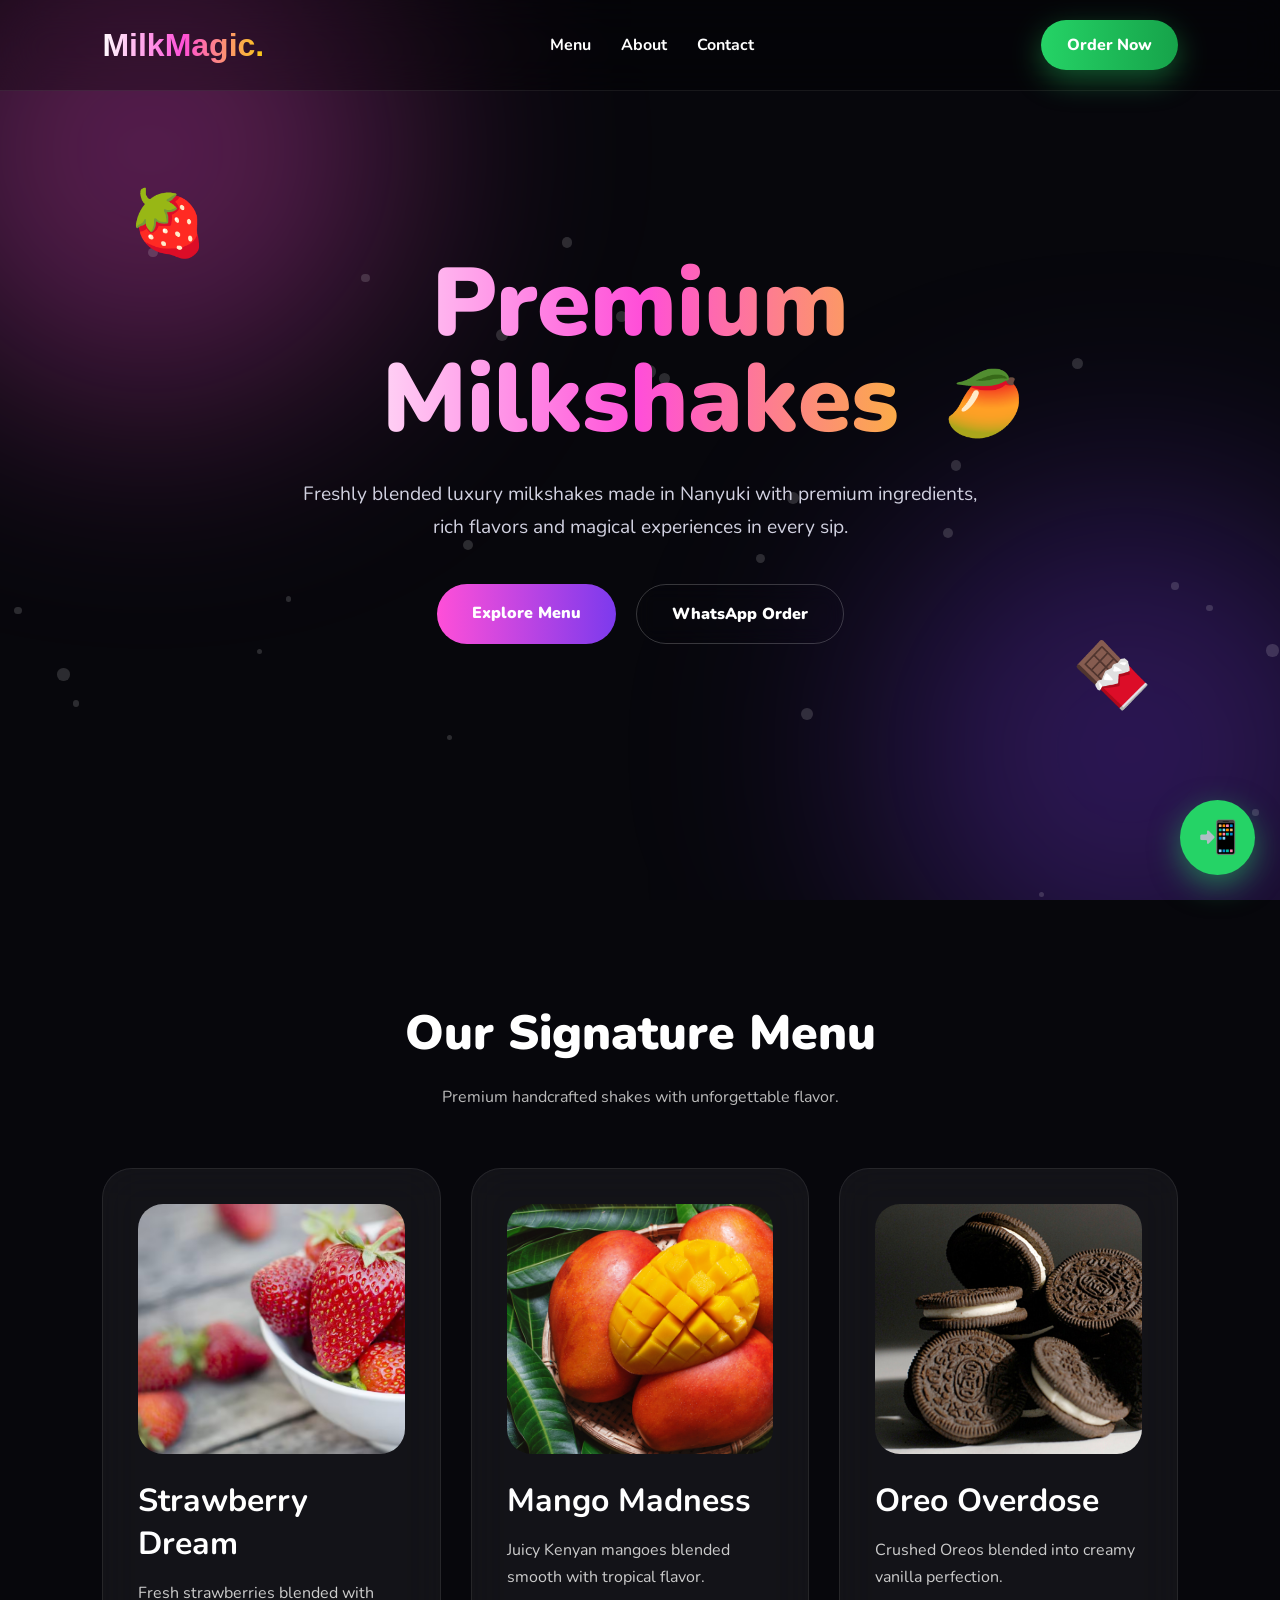
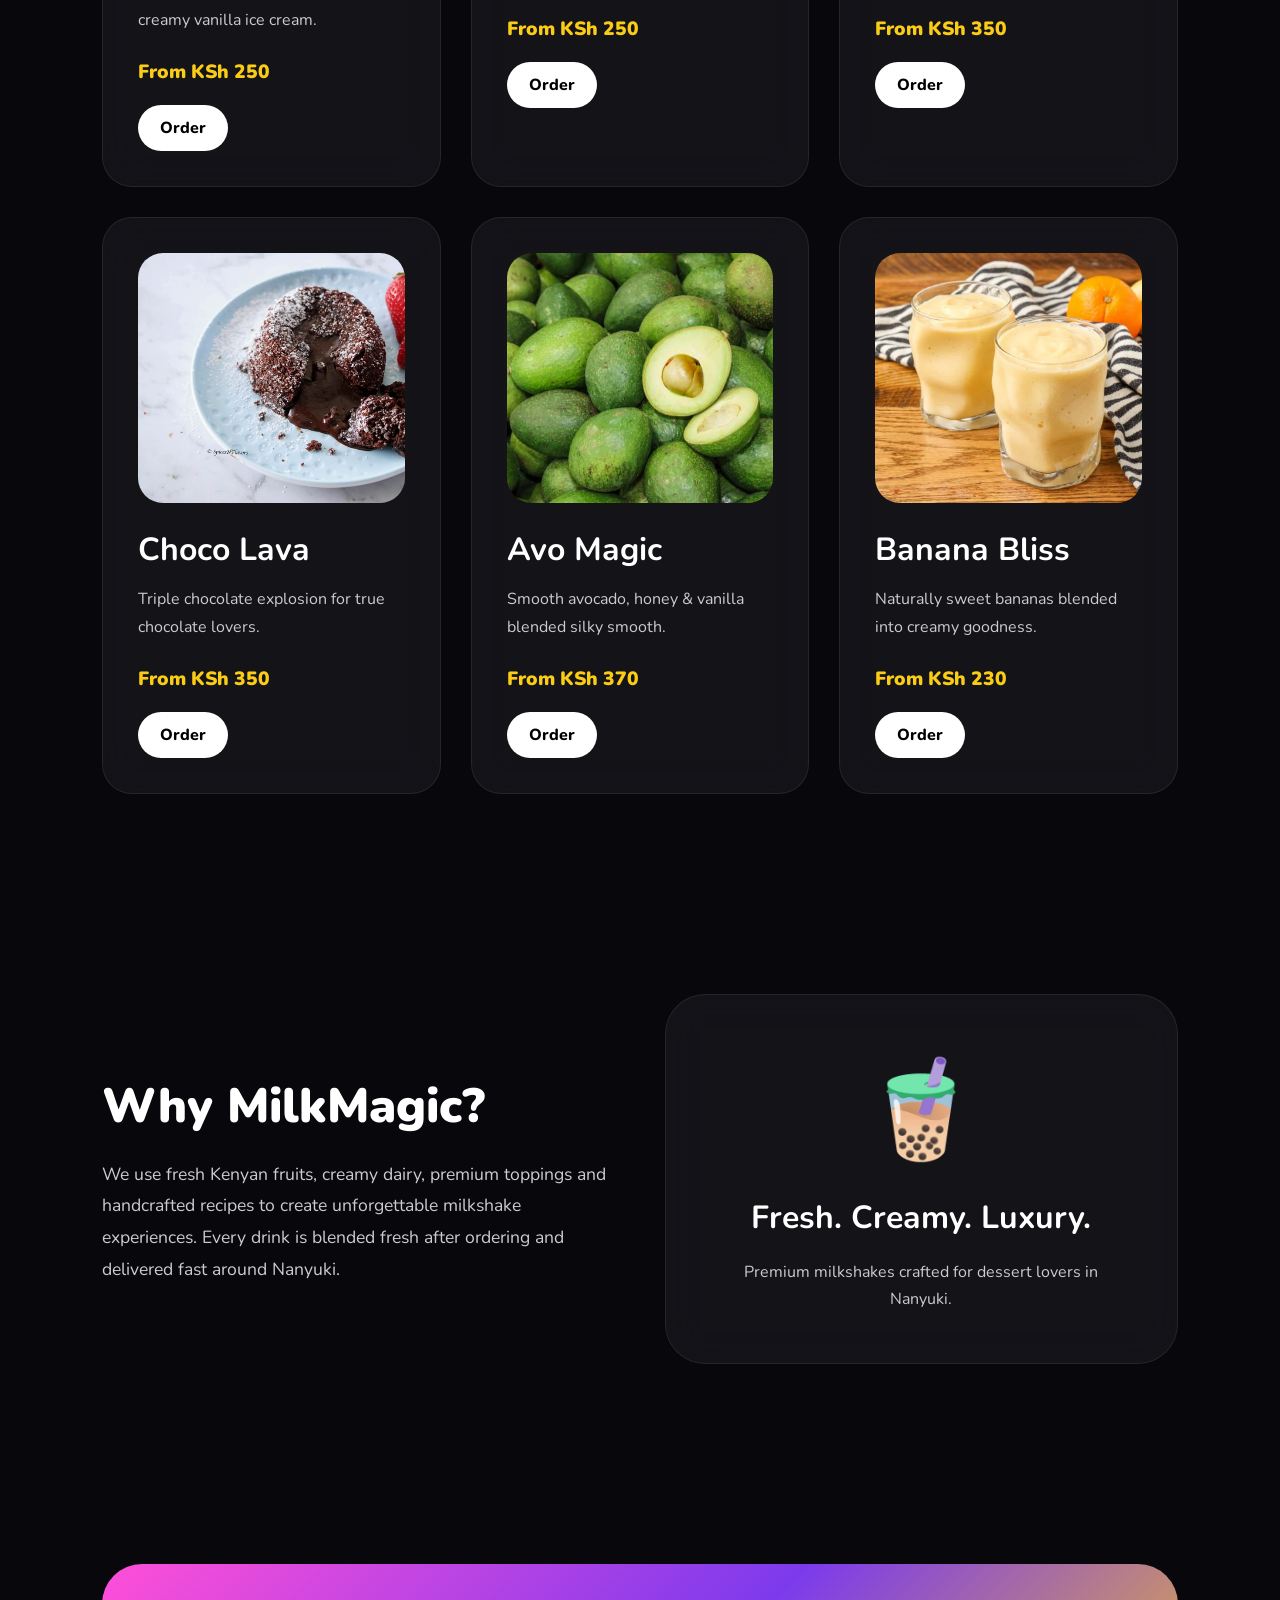
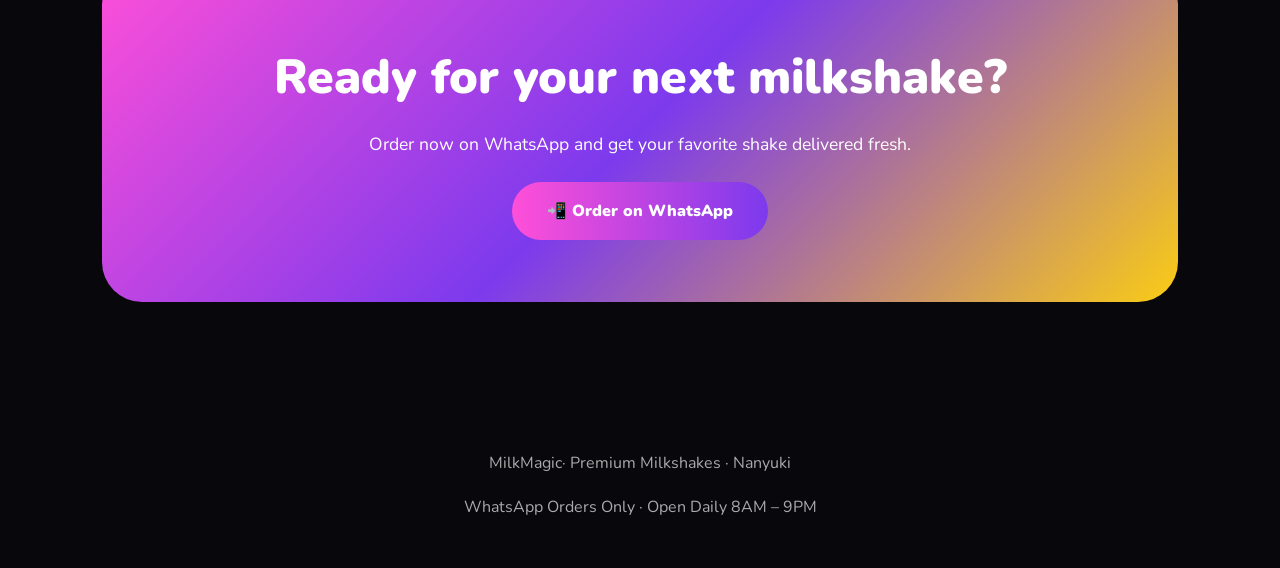
==== index.html @ fbdfba74 "first commit" ====
<!DOCTYPE html>
<html lang="en">
<head>
<meta charset="UTF-8" />
<meta name="viewport" content="width=device-width, initial-scale=1.0" />

<title>MilkMagic Premium Milkshakes</title>

<link href="https://fonts.googleapis.com/css2?family=Pacifico&family=Nunito:wght@300;400;600;700;800;900&display=swap" rel="stylesheet">
<link rel="stylesheet" href="style.css" />

</head>
<body>

<div class="bg">
<div class="blur1"></div>
<div class="blur2"></div>
</div>

<!-- NAVBAR -->

<nav>
<div class="logo">MilkMagic.</div>

<ul>
<li><a href="#menu">Menu</a></li>
<li><a href="#about">About</a></li>
<li><a href="#contact">Contact</a></li>
</ul>

<a href="https://wa.me/254142346945" class="order-btn">
Order Now
</a>
</nav>

<!-- HERO -->

<section class="hero">

<div class="float float1">🍓</div>
<div class="float float2">🍫</div>
<div class="float float3">🥭</div>

<div class="hero-content">

<h1>
Premium<br>
Milkshakes
</h1>

<p>
Freshly blended luxury milkshakes made in Nanyuki with premium ingredients,
rich flavors and magical experiences in every sip.
</p>

<div class="hero-buttons">

<a href="#menu" class="primary-btn">
Explore Menu
</a>

<a href="https://wa.me/254142346945" class="secondary-btn">
WhatsApp Order
</a>

</div>

</div>
</section>

<!-- MENU -->

<section class="section" id="menu">

<h2 class="section-title">
Our Signature Menu
</h2>

<p class="section-sub">
Premium handcrafted shakes with unforgettable flavor.
</p>

<div class="grid">

<div class="card" style="--gradient:linear-gradient(90deg,#ff4fd8,#f43f5e)">
<div class="card-content">
<div class="card-emoji"><img src="assets/stawberries.avif" alt=""></div>
<h3>Strawberry Dream</h3>
<p>Fresh strawberries blended with creamy vanilla ice cream.</p>
<div class="price">From KSh 250</div>
<a href="https://wa.me/254142346945" class="card-btn">Order</a>
</div>
</div>

<div class="card" style="--gradient:linear-gradient(90deg,#facc15,#fb923c)">
<div class="card-content">
<div class="card-emoji"><img src="assets/mangoes.png" alt=""></div>
<h3>Mango Madness</h3>
<p>Juicy Kenyan mangoes blended smooth with tropical flavor.</p>
<div class="price">From KSh 250</div>
<a href="https://wa.me/254142346945" class="card-btn">Order</a>
</div>
</div>

<div class="card" style="--gradient:linear-gradient(90deg,#1e293b,#374151)">
<div class="card-content">
<div class="card-emoji"><img src="assets/oreos.jpg" alt=""></div>
<h3>Oreo Overdose</h3>
<p>Crushed Oreos blended into creamy vanilla perfection.</p>
<div class="price">From KSh 350</div>
<a href="https://wa.me/254758136588" class="card-btn">Order</a>
</div>
</div>

<div class="card" style="--gradient:linear-gradient(90deg,#7f1d1d,#991b1b)">
<div class="card-content">
<div class="card-emoji"><img src="assets/chocolate-l.jpg" alt=""></div>
<h3>Choco Lava</h3>
<p>Triple chocolate explosion for true chocolate lovers.</p>
<div class="price">From KSh 350</div>
<a href="https://wa.me/254142346945" class="card-btn">Order</a>
</div>
</div>

<div class="card" style="--gradient:linear-gradient(90deg,#065f46,#047857)">
<div class="card-content">
<div class="card-emoji"><img src="assets/avocado.jpg" alt=""></div>
<h3>Avo Magic</h3>
<p>Smooth avocado, honey & vanilla blended silky smooth.</p>
<div class="price">From KSh 370</div>
<a href="https://wa.me/254142346945" class="card-btn">Order</a>
</div>
</div>

<div class="card" style="--gradient:linear-gradient(90deg,#a78bfa,#7c3aed)">
<div class="card-content">
<div class="card-emoji"><img src="assets/banana.webp" alt=""></div>
<h3>Banana Bliss</h3>
<p>Naturally sweet bananas blended into creamy goodness.</p>
<div class="price">From KSh 230</div>
<a href="https://wa.me/254142346945" class="card-btn">Order</a>
</div>
</div>

</div>
</section>

<!-- ABOUT -->

<section class="section" id="about">

<div class="about">

<div>
<h2 class="section-title" style="text-align:left">
Why MilkMagic?
</h2>

<p style="color:#ccc;line-height:1.8;font-size:1.1rem">
We use fresh Kenyan fruits, creamy dairy, premium toppings
and handcrafted recipes to create unforgettable milkshake experiences.
Every drink is blended fresh after ordering and delivered fast around Nanyuki.
</p>

</div>

<div class="about-box">
<div class="big">🧋</div>
<h3 style="font-size:2rem;margin-bottom:20px">
Fresh. Creamy. Luxury.
</h3>

<p style="color:#ccc;line-height:1.7">
Premium milkshakes crafted for dessert lovers in Nanyuki.
</p>
</div>

</div>
</section>

<!-- CTA -->

<section class="section">

<div class="cta">

<h2>
Ready for your next milkshake?
</h2>

<p>
Order now on WhatsApp and get your favorite shake delivered fresh.
</p>

<a href="https://wa.me/254142346945" class="primary-btn">
📲 Order on WhatsApp
</a>

</div>

</section>

<!-- FOOTER -->

<footer id="contact">

<p>
MilkMagic· Premium Milkshakes · Nanyuki
</p>

<br>

<p>
WhatsApp Orders Only · Open Daily 8AM – 9PM
</p>

</footer>

<!-- FLOATING WHATSAPP -->

<a href="https://wa.me/254142346945" class="whatsapp">
📲
<script>

// SCROLL ANIMATION

const cards = document.querySelectorAll('.card');

const observer = new IntersectionObserver(entries => {

entries.forEach(entry => {

if(entry.isIntersecting){

entry.target.style.opacity = 1;
entry.target.style.transform = 'translateY(0px)';

}

});

},{
threshold:0.2
});

cards.forEach(card => {

card.style.opacity = 0;
card.style.transform = 'translateY(50px)';
card.style.transition = 'all 1s ease';

observer.observe(card);

});

// PARTICLES

for(let i=0;i<25;i++){

const bubble = document.createElement('div');

bubble.style.position='fixed';
bubble.style.width=Math.random()*8+5+'px';
bubble.style.height=bubble.style.width;
bubble.style.background='rgba(255,255,255,0.15)';
bubble.style.borderRadius='50%';

bubble.style.left=Math.random()*100+'vw';
bubble.style.top=Math.random()*100+'vh';

bubble.style.pointerEvents='none';
bubble.style.zIndex='-1';

document.body.appendChild(bubble);

animateBubble(bubble);

}

function animateBubble(el){

let duration=Math.random()*10000+10000;

el.animate([
{transform:'translateY(0px)'},
{transform:'translateY(-120vh)'}
],{
duration:duration,
iterations:Infinity
});

}

</script>

</body>
</html>
---- style.css ----
*{
margin:0;
padding:0;
box-sizing:border-box;
scroll-behavior:smooth;
}

body{
font-family:'Nunito',sans-serif;
background:#07070c;
color:white;
overflow-x:hidden;
}

/* BACKGROUND */

.bg{
position:fixed;
inset:0;
z-index:-1;
overflow:hidden;
}

.blur1,
.blur2{
position:absolute;
width:500px;
height:500px;
border-radius:50%;
filter:blur(120px);
animation:pulse 8s infinite alternate;
}

.blur1{
background:#ff4fd855;
top:-100px;
left:-100px;
}

.blur2{
background:#7c3aed55;
bottom:-100px;
right:-100px;
}

@keyframes pulse{
from{
transform:scale(1);
}
to{
transform:scale(1.3);
}
}

/* NAVBAR */

nav{
position:fixed;
top:0;
width:100%;
padding:20px 8%;
display:flex;
justify-content:space-between;
align-items:center;
backdrop-filter:blur(20px);
background:rgba(0,0,0,0.3);
z-index:999;
border-bottom:1px solid rgba(255,255,255,0.08);
}

.logo{
font-size:2rem;
font-weight:900;
font-family:Verdana, Geneva, Tahoma, sans-serif;
background:linear-gradient(90deg,#fff,#ff4fd8,#facc15);
-webkit-background-clip:text;
-webkit-text-fill-color:transparent;
}

nav ul{
display:flex;
gap:30px;
list-style:none;
}

nav ul a{
text-decoration:none;
color:white;
font-weight:700;
transition:.3s;
}

nav ul a:hover{
color:#ff4fd8;
}

.order-btn{
padding:14px 26px;
border-radius:999px;
background:linear-gradient(90deg,#25D366,#16a34a);
color:white;
font-weight:800;
text-decoration:none;
transition:.3s;
box-shadow:0 10px 30px rgba(37,211,102,.4);
}

.order-btn:hover{
transform:scale(1.08);
}

/* HERO */

.hero{
min-height:100vh;
display:flex;
justify-content:center;
align-items:center;
text-align:center;
padding:120px 8%;
position:relative;
}

.hero-content h1{
font-size:6rem;
font-weight:900;
line-height:1;
background:linear-gradient(90deg,#fff,#ff4fd8,#facc15);
-webkit-background-clip:text;
-webkit-text-fill-color:transparent;
}

.hero-content p{
max-width:700px;
margin:30px auto;
font-size:1.2rem;
color:#d1d1e0;
line-height:1.7;
}

.hero-buttons{
display:flex;
justify-content:center;
gap:20px;
flex-wrap:wrap;
margin-top:40px;
}

.primary-btn,
.secondary-btn{
padding:18px 35px;
border-radius:999px;
font-weight:900;
text-decoration:none;
transition:.3s;
}

.primary-btn{
background:linear-gradient(90deg,#ff4fd8,#7c3aed);
color:white;
}

.secondary-btn{
border:1px solid rgba(255,255,255,0.2);
color:white;
backdrop-filter:blur(10px);
}

.primary-btn:hover,
.secondary-btn:hover{
transform:translateY(-5px);
}

/* FLOATING ICONS */

.float{
position:absolute;
font-size:4rem;
animation:float 5s infinite ease-in-out;
}

.float1{
top:20%;
left:10%;
}

.float2{
bottom:20%;
right:10%;
animation-delay:1s;
}

.float3{
top:40%;
right:20%;
animation-delay:2s;
}

@keyframes float{
0%,100%{
transform:translateY(0);
}
50%{
transform:translateY(-20px);
}
}

/* SECTION */

.section{
padding:100px 8%;
}

.section-title{
text-align:center;
font-size:3rem;
font-weight:900;
margin-bottom:20px;
}

.section-sub{
text-align:center;
color:#bbb;
margin-bottom:60px;
}

/* GRID */

.grid{
display:grid;
grid-template-columns:repeat(auto-fit,minmax(280px,1fr));
gap:30px;
}

/* CARD */

.card{
position:relative;
overflow:hidden;
background:rgba(255,255,255,0.05);
backdrop-filter:blur(20px);
border:1px solid rgba(255,255,255,0.08);
border-radius:30px;
padding:35px;
transition:.5s;
}

.card:hover{
transform:translateY(-10px);
}

.card::before{
content:'';
position:absolute;
inset:0;
background:var(--gradient);
opacity:0;
transition:.5s;
}

.card:hover::before{
opacity:.15;
}

.card-content{
position:relative;
z-index:2;
}

.card-emoji{
width:100%;
height:250px;
overflow:hidden;
border-radius:25px;
margin-bottom:25px;
position:relative;
object-fit:cover;
transition:0.6s;
display:flex;
}

.card h3{
font-size:2rem;
margin-bottom:15px;
}

.card p{
color:#ccc;
line-height:1.7;
margin-bottom:25px;
}

.price{
font-size:1.2rem;
font-weight:900;
color:#facc15;
margin-bottom:20px;
}

.card-btn{
display:inline-block;
padding:12px 22px;
background:white;
color:black;
font-weight:800;
text-decoration:none;
border-radius:999px;
transition:.3s;
}

.card-btn:hover{
transform:scale(1.05);
}

/* ABOUT */

.about{
display:grid;
grid-template-columns:repeat(auto-fit,minmax(300px,1fr));
gap:50px;
align-items:center;
}

.about-box{
background:rgba(255,255,255,0.05);
padding:50px;
border-radius:40px;
border:1px solid rgba(255,255,255,0.08);
backdrop-filter:blur(20px);
text-align:center;
}

.about-box .big{
font-size:6rem;
margin-bottom:20px;
}

/* CTA */

.cta{
background:linear-gradient(135deg,#ff4fd8,#7c3aed,#facc15);
padding:80px 40px;
border-radius:40px;
text-align:center;
position:relative;
overflow:hidden;
}

.cta h2{
font-size:3rem;
font-weight:900;
margin-bottom:20px;
}

.cta p{
max-width:700px;
margin:auto;
margin-bottom:40px;
font-size:1.1rem;
line-height:1.7;
}

/* FOOTER */

footer{
padding:50px 20px;
text-align:center;
color:#aaa;
}

/* WHATSAPP FLOAT */

.whatsapp{
position:fixed;
bottom:25px;
right:25px;
width:75px;
height:75px;
border-radius:50%;
background:#25D366;
display:flex;
align-items:center;
justify-content:center;
font-size:2rem;
text-decoration:none;
box-shadow:0 10px 30px rgba(37,211,102,.5);
animation:bounce 2s infinite;
z-index:999;
}

@keyframes bounce{
0%,100%{
transform:translateY(0);
}
50%{
transform:translateY(-10px);
}
}

/* RESPONSIVE */

@media(max-width:768px){

.hero-content h1{
font-size:4rem;
}

nav ul{
display:none;
}

.section-title{
font-size:2.2rem;
}

.cta h2{
font-size:2rem;
}

}
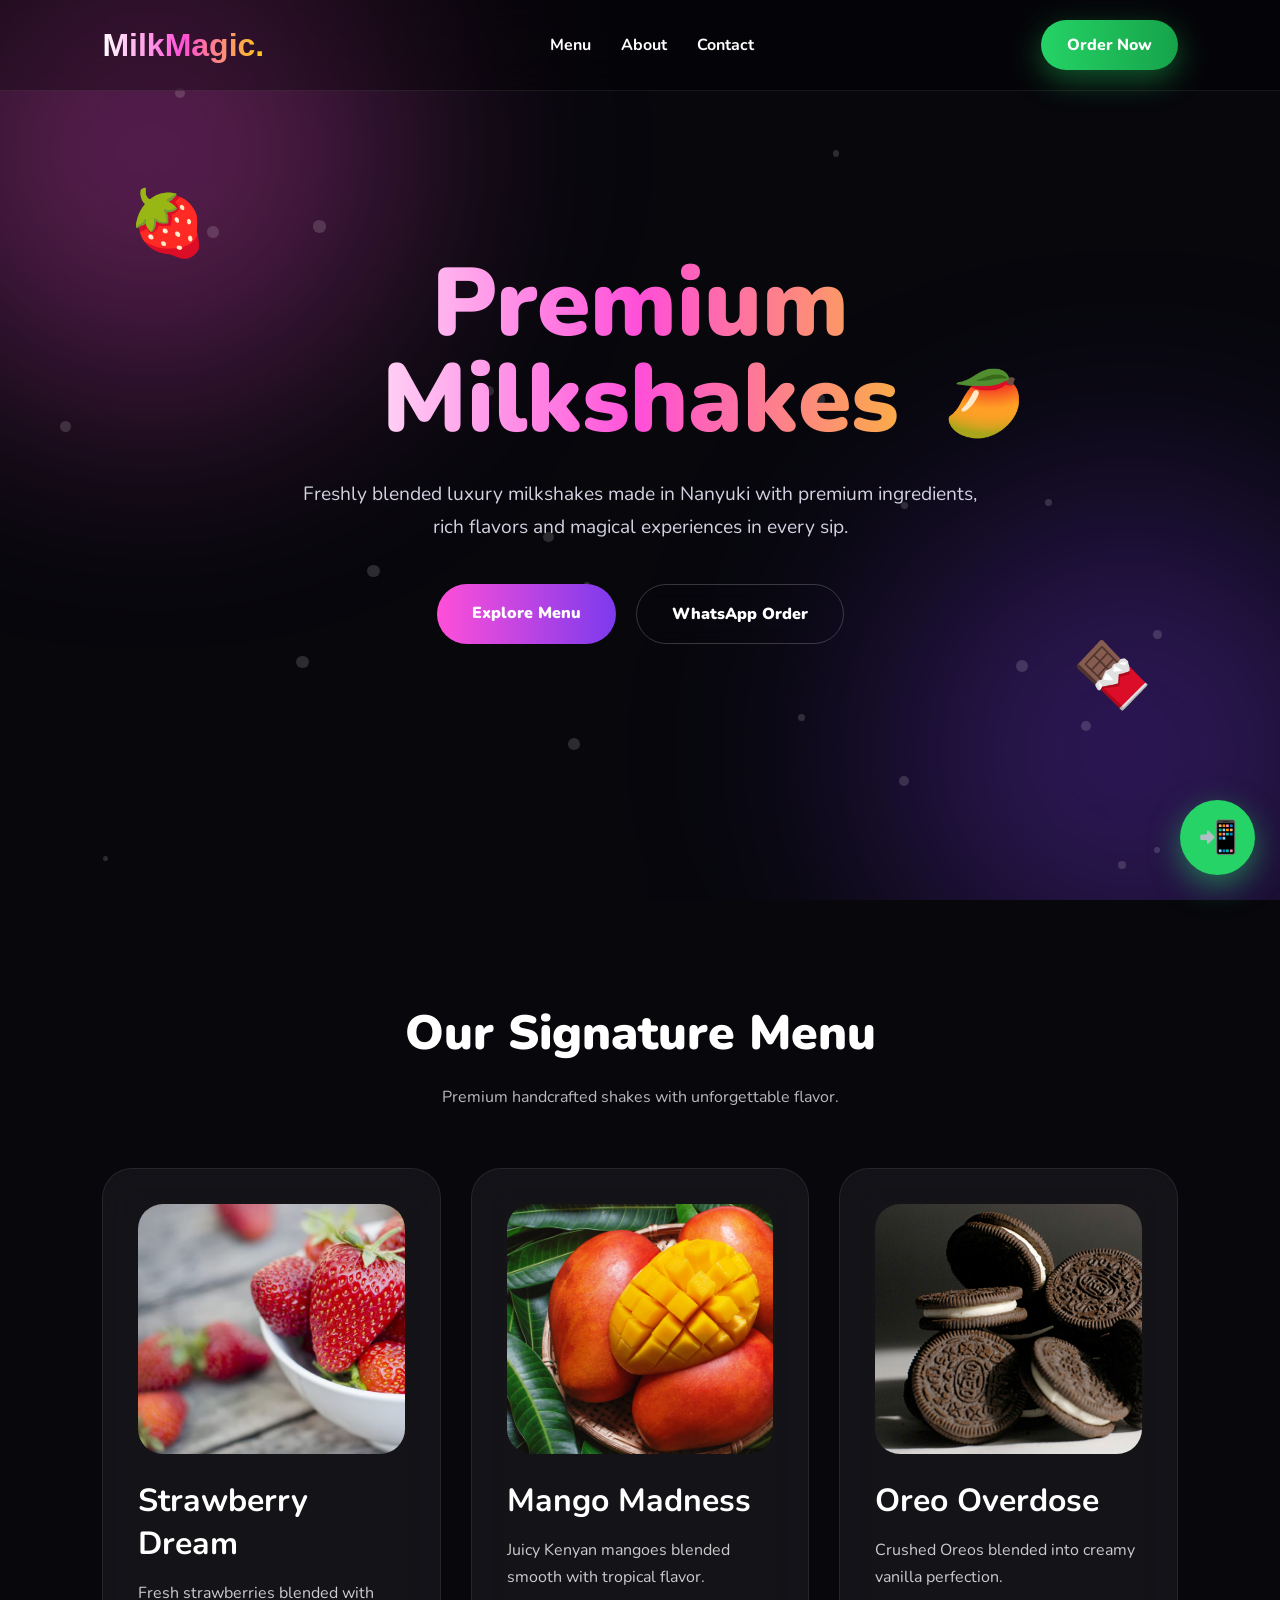
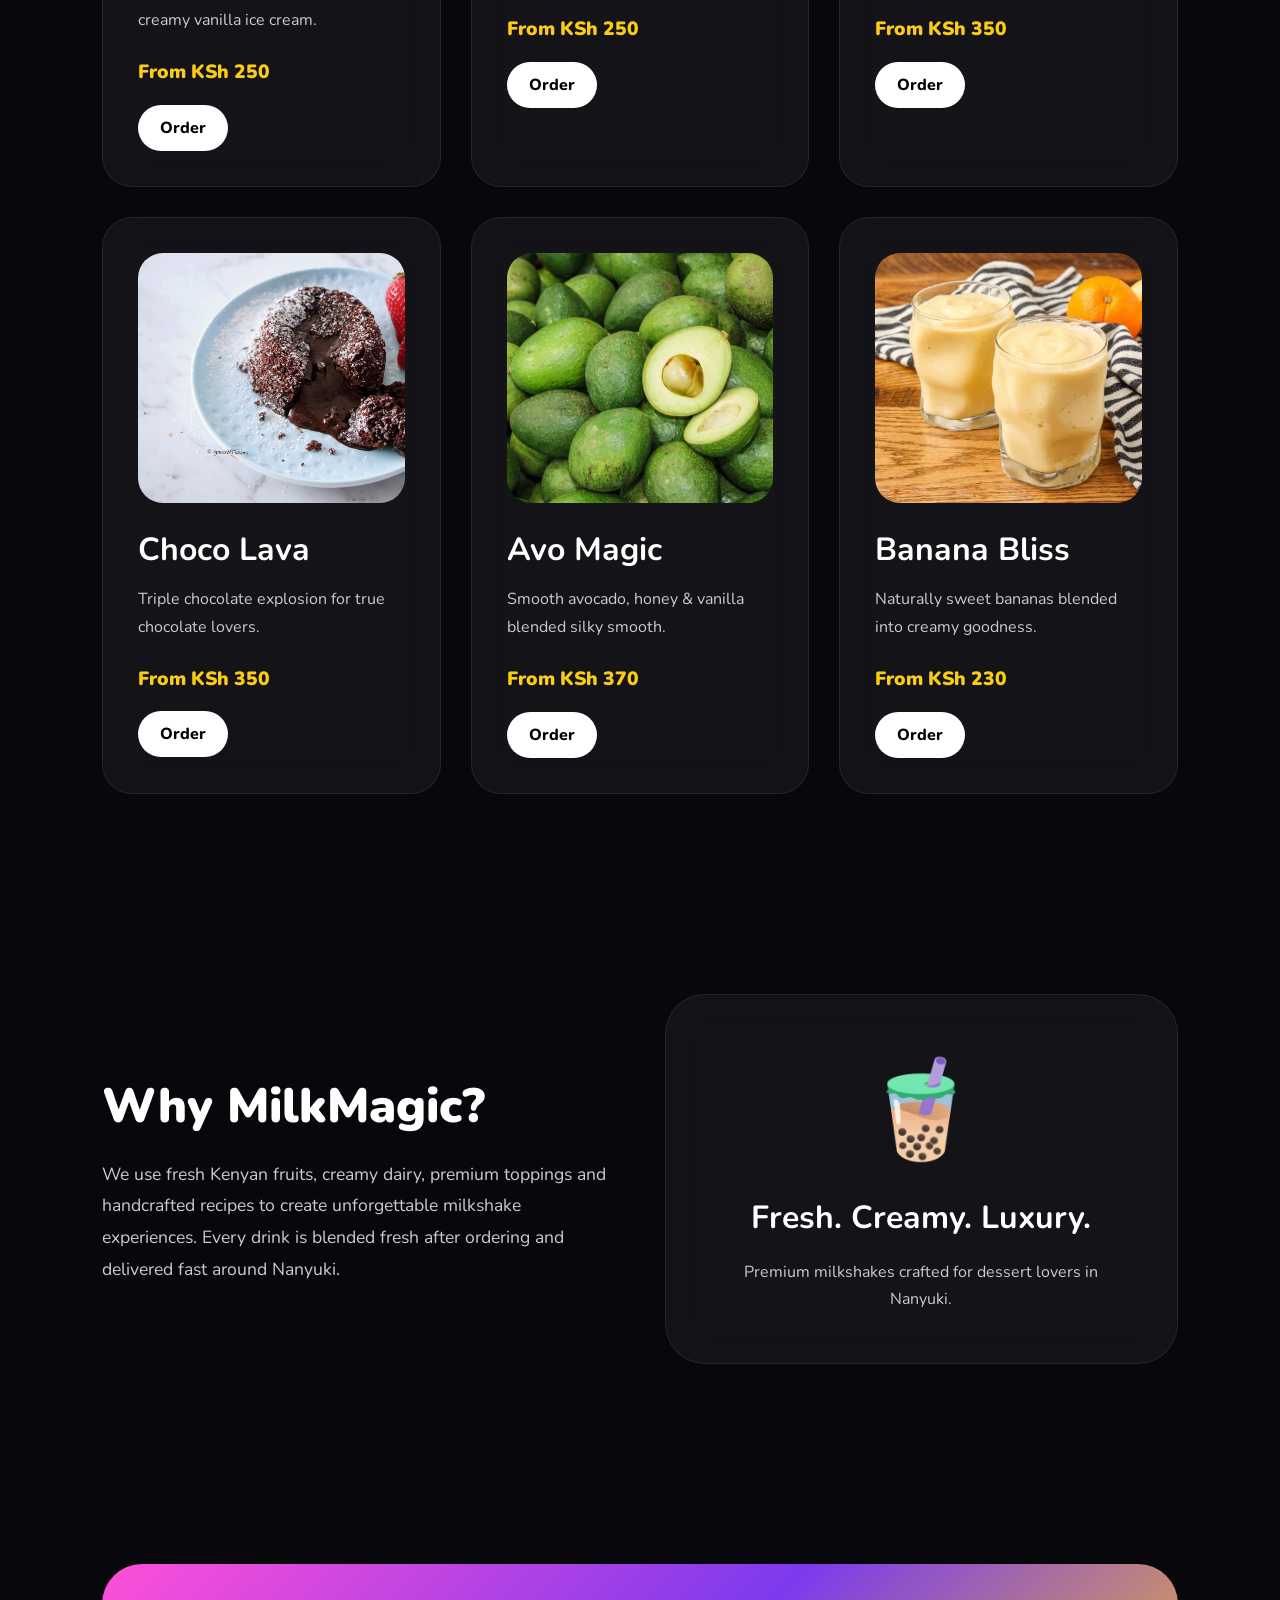
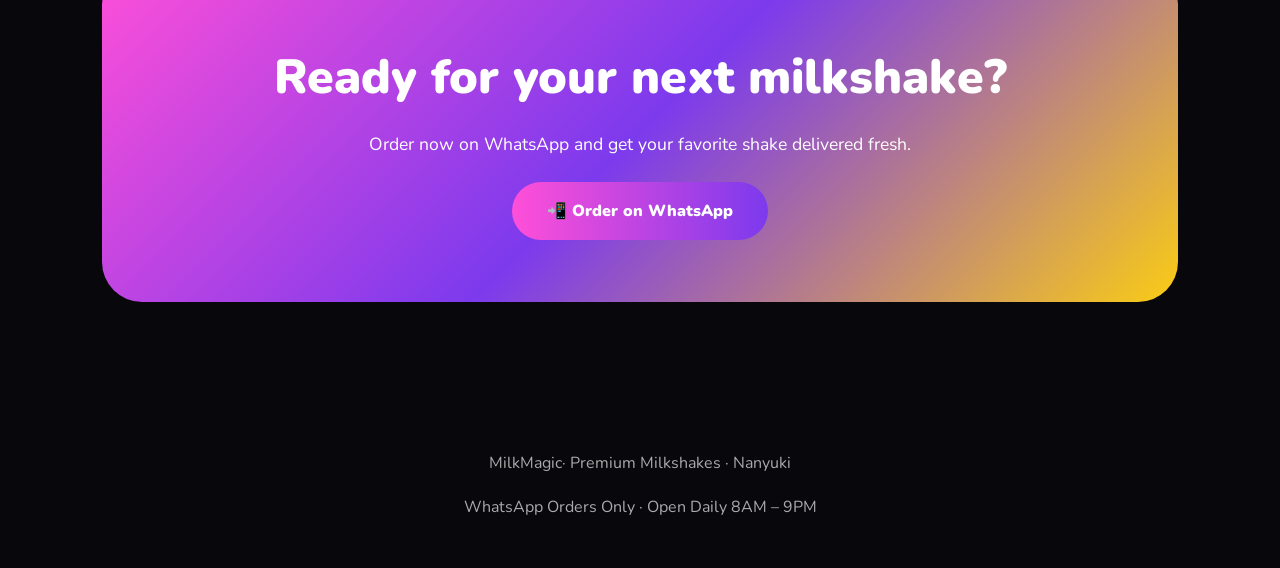
==== commit 4cf7df97: "first commit" ====
--- a/index.html
+++ b/index.html
@@ -192,7 +192,7 @@
 Order now on WhatsApp and get your favorite shake delivered fresh.
 </p>
 
-<a href="https://wa.me/254142346945" class="primary-btn">
+<a href="http://127.0.0.1:5501/delivery.html" class="primary-btn">
 📲 Order on WhatsApp
 </a>
 
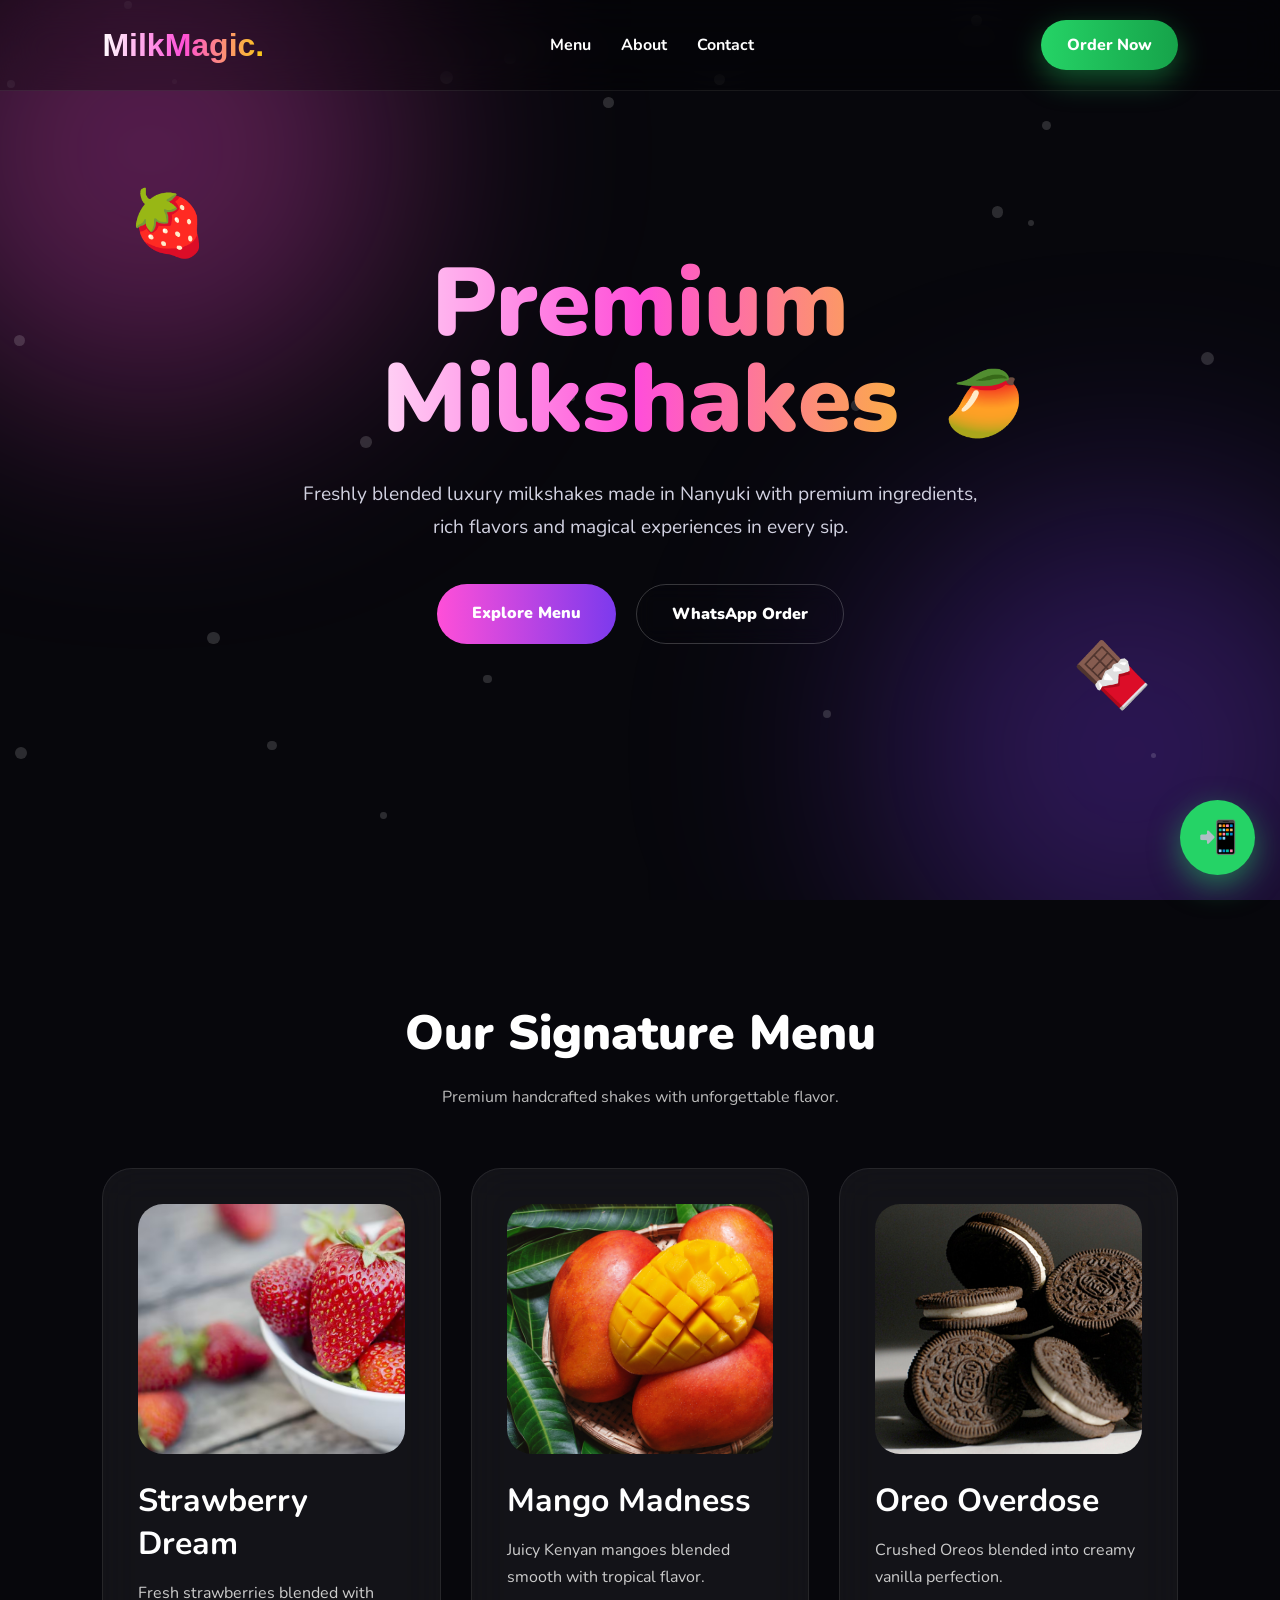
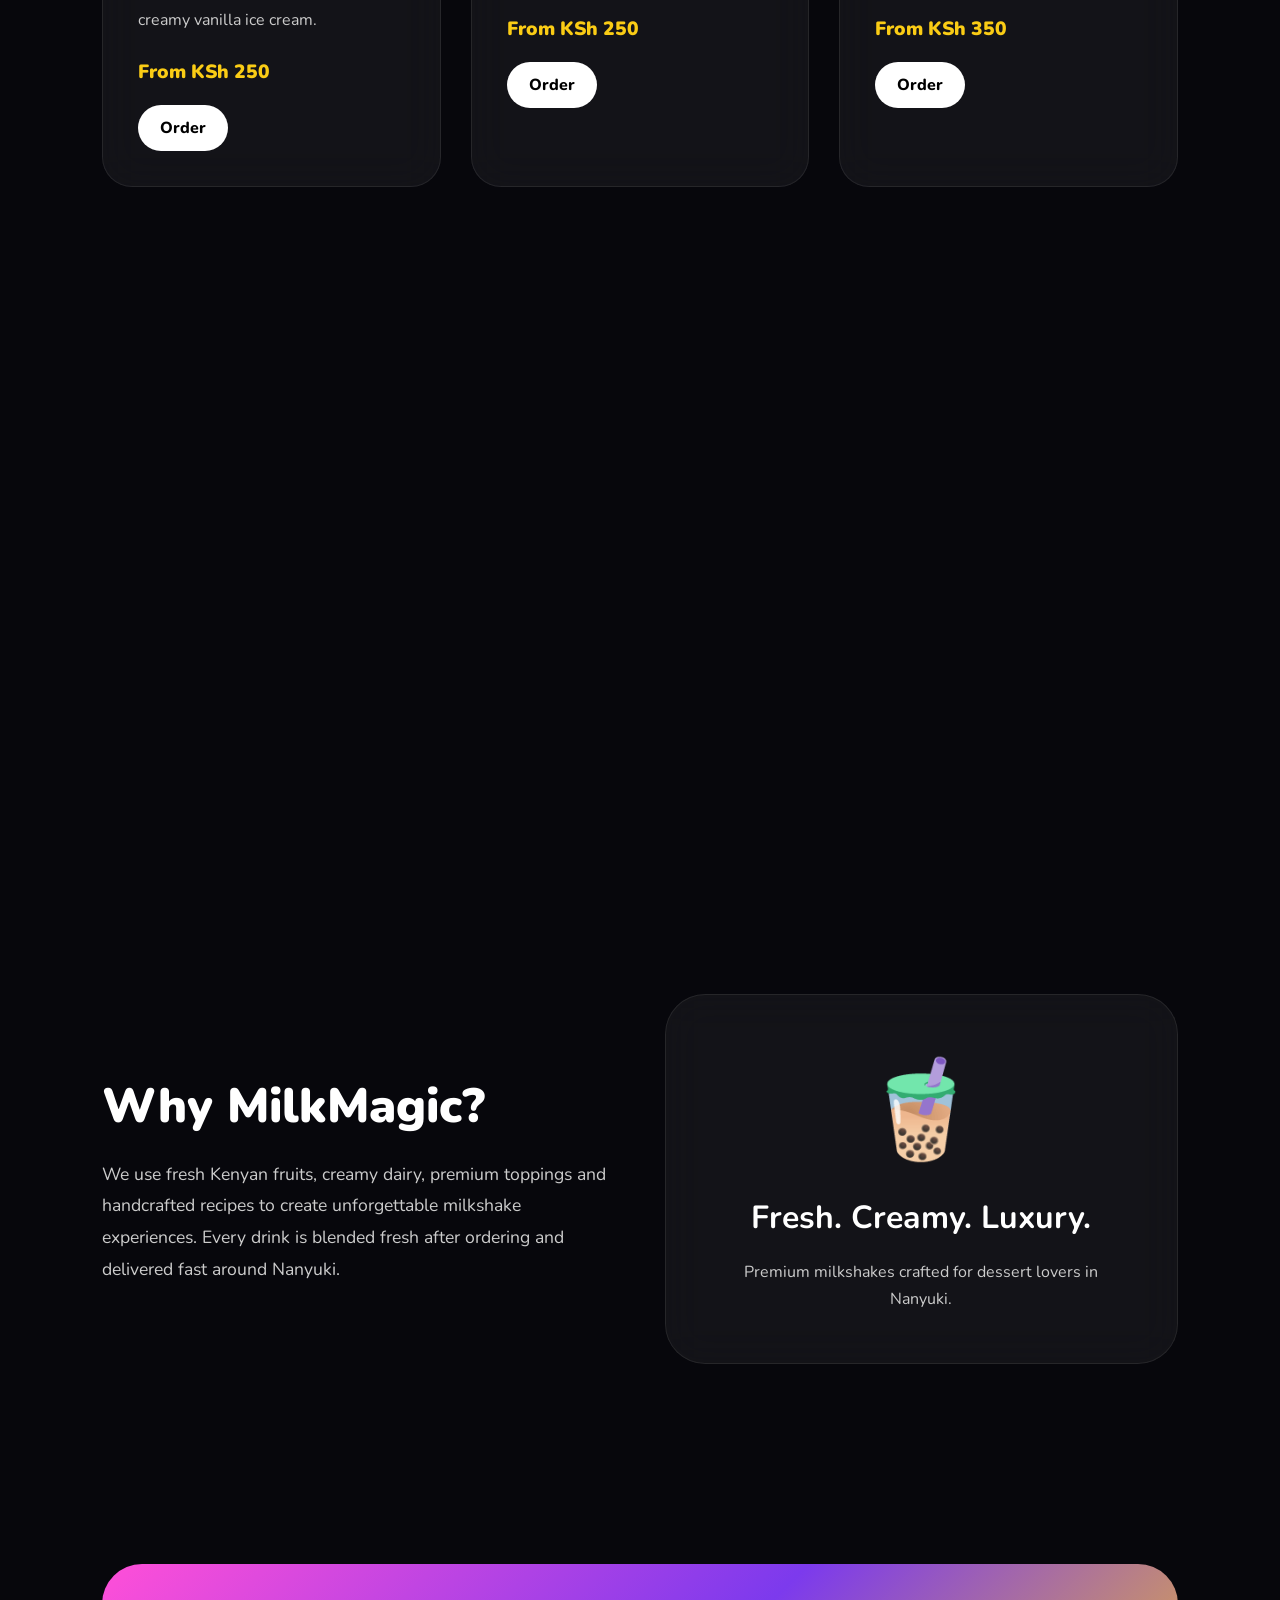
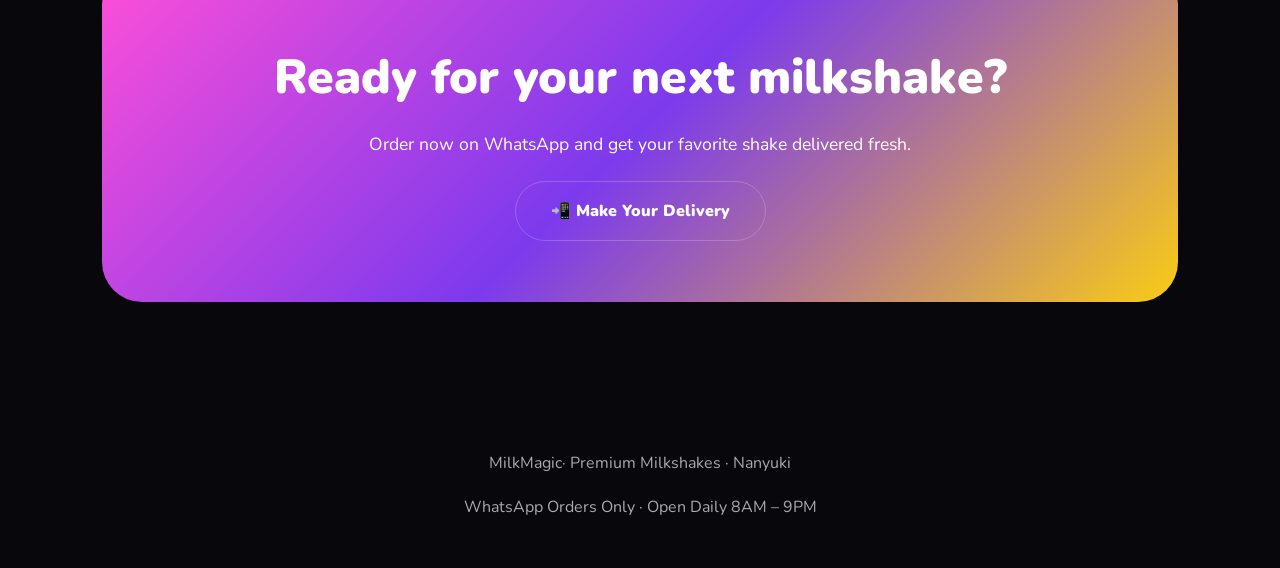
==== commit 2955c7a3: "Fix link to delivery page in index.html" ====
--- a/index.html
+++ b/index.html
@@ -192,8 +192,8 @@
 Order now on WhatsApp and get your favorite shake delivered fresh.
 </p>
 
-<a href="http://127.0.0.1:5501/delivery.html" class="primary-btn">
-📲 Order on WhatsApp
+<a href="delivery.html" class="secondary-btn">
+📲 Make Your Delivery
 </a>
 
 </div>
@@ -294,4 +294,4 @@
 </script>
 
 </body>
-</html>+</html>
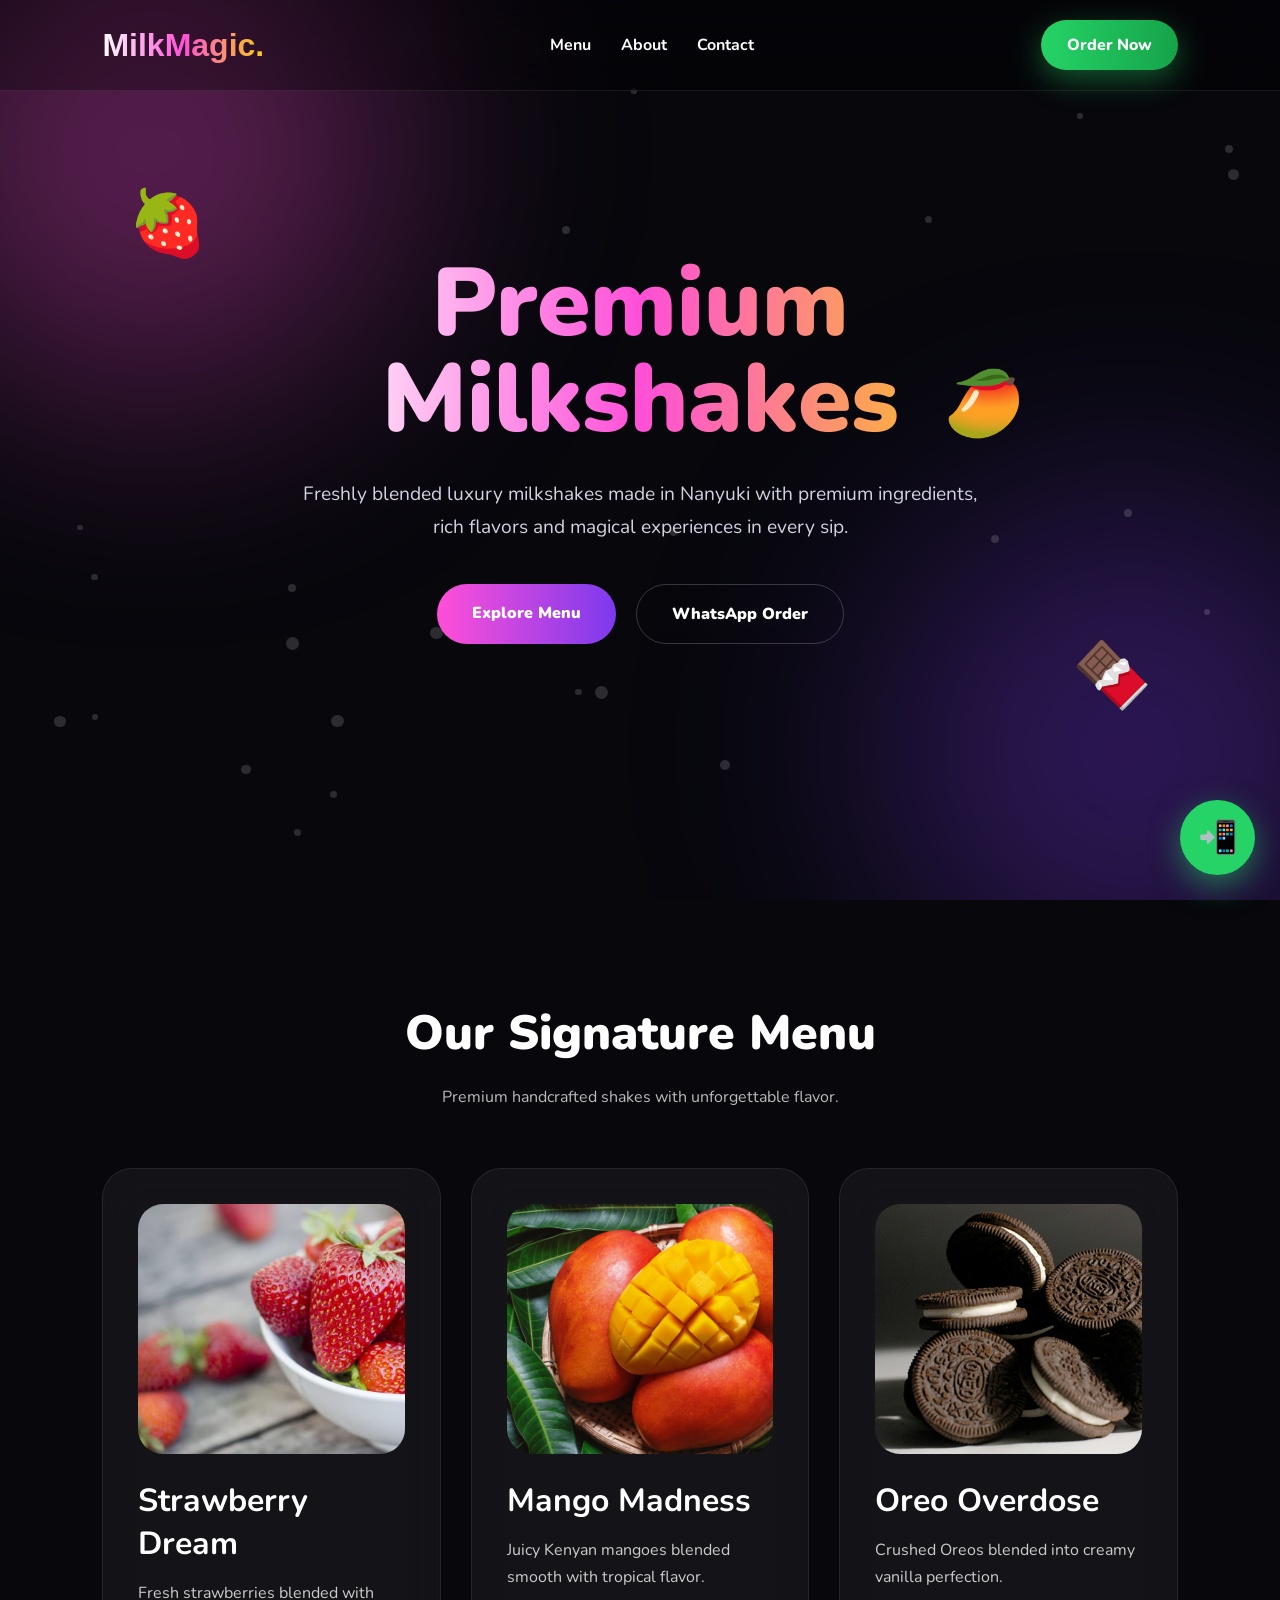
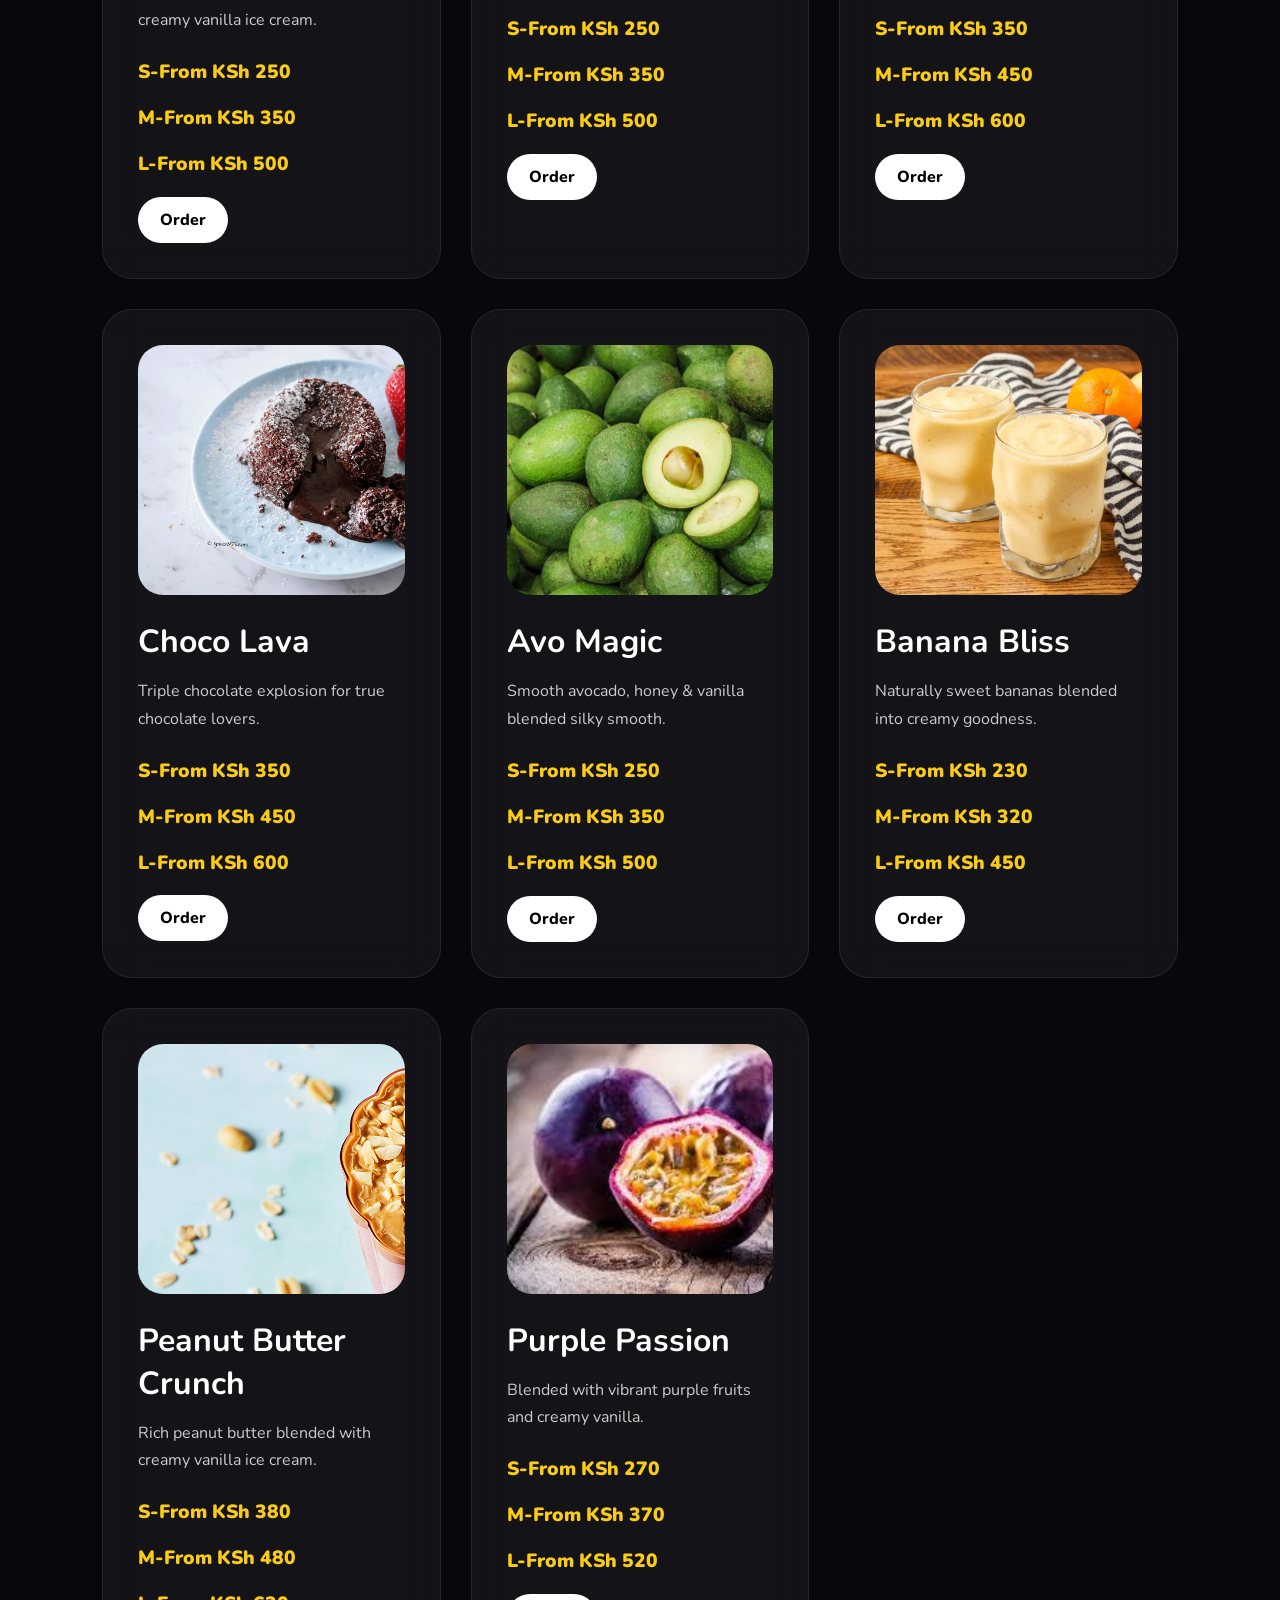
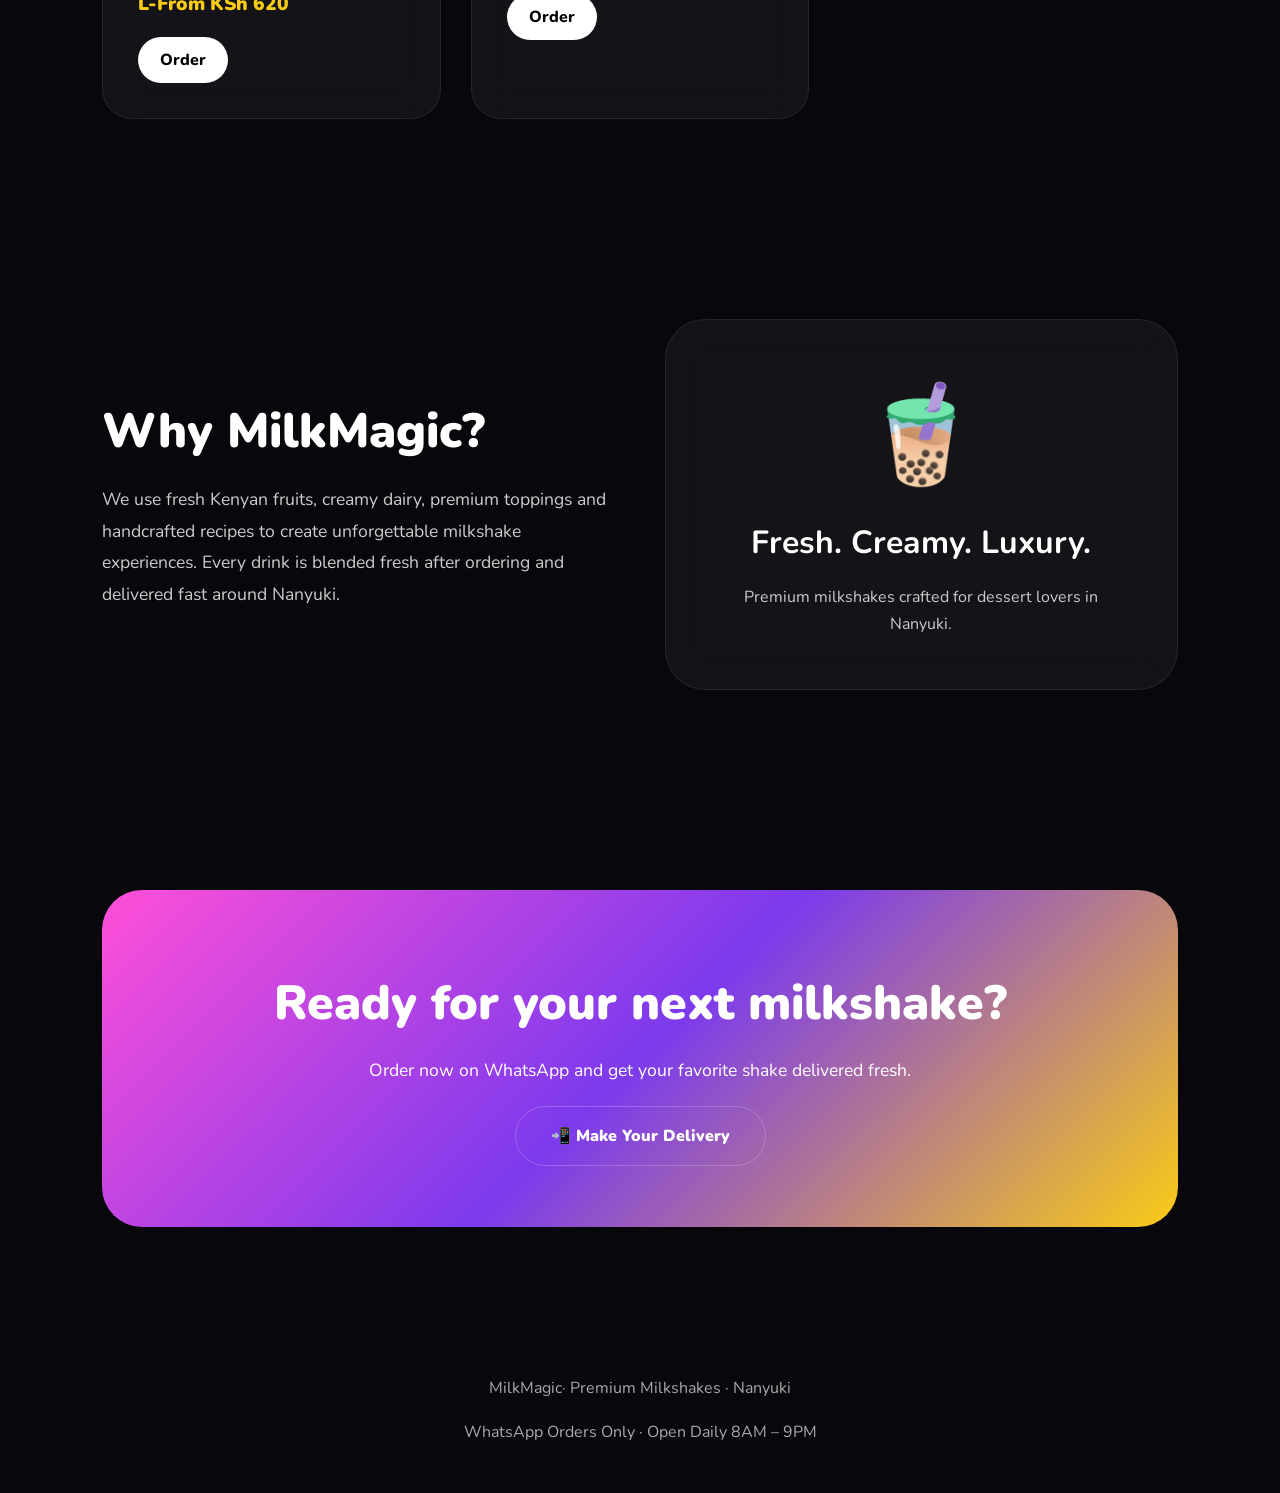
==== commit 54b412b7: "first commit" ====
--- a/index.html
+++ b/index.html
@@ -87,7 +87,9 @@
 <div class="card-emoji"><img src="assets/stawberries.avif" alt=""></div>
 <h3>Strawberry Dream</h3>
 <p>Fresh strawberries blended with creamy vanilla ice cream.</p>
-<div class="price">From KSh 250</div>
+<div class="price">S-From KSh 250</div>
+<div class="price">M-From KSh 350</div>
+<div class="price">L-From KSh 500</div>
 <a href="https://wa.me/254142346945" class="card-btn">Order</a>
 </div>
 </div>
@@ -97,7 +99,9 @@
 <div class="card-emoji"><img src="assets/mangoes.png" alt=""></div>
 <h3>Mango Madness</h3>
 <p>Juicy Kenyan mangoes blended smooth with tropical flavor.</p>
-<div class="price">From KSh 250</div>
+<div class="price">S-From KSh 250</div>
+<div class="price">M-From KSh 350</div>
+<div class="price">L-From KSh 500</div>
 <a href="https://wa.me/254142346945" class="card-btn">Order</a>
 </div>
 </div>
@@ -107,7 +111,9 @@
 <div class="card-emoji"><img src="assets/oreos.jpg" alt=""></div>
 <h3>Oreo Overdose</h3>
 <p>Crushed Oreos blended into creamy vanilla perfection.</p>
-<div class="price">From KSh 350</div>
+<div class="price">S-From KSh 350</div>
+<div class="price">M-From KSh 450</div>
+<div class="price">L-From KSh 600</div>
 <a href="https://wa.me/254758136588" class="card-btn">Order</a>
 </div>
 </div>
@@ -117,7 +123,9 @@
 <div class="card-emoji"><img src="assets/chocolate-l.jpg" alt=""></div>
 <h3>Choco Lava</h3>
 <p>Triple chocolate explosion for true chocolate lovers.</p>
-<div class="price">From KSh 350</div>
+<div class="price">S-From KSh 350</div>
+<div class="price">M-From KSh 450</div>
+<div class="price">L-From KSh 600</div>
 <a href="https://wa.me/254142346945" class="card-btn">Order</a>
 </div>
 </div>
@@ -127,7 +135,9 @@
 <div class="card-emoji"><img src="assets/avocado.jpg" alt=""></div>
 <h3>Avo Magic</h3>
 <p>Smooth avocado, honey & vanilla blended silky smooth.</p>
-<div class="price">From KSh 370</div>
+<div class="price">S-From KSh 250</div>
+<div class="price">M-From KSh 350</div>
+<div class="price">L-From KSh 500</div>
 <a href="https://wa.me/254142346945" class="card-btn">Order</a>
 </div>
 </div>
@@ -137,7 +147,33 @@
 <div class="card-emoji"><img src="assets/banana.webp" alt=""></div>
 <h3>Banana Bliss</h3>
 <p>Naturally sweet bananas blended into creamy goodness.</p>
-<div class="price">From KSh 230</div>
+<div class="price">S-From KSh 230</div>
+<div class="price">M-From KSh 320</div>
+<div class="price">L-From KSh 450</div>
+<a href="https://wa.me/254142346945" class="card-btn">Order</a>
+</div>
+</div>
+
+<div class="card" style="--gradient:linear-gradient(90deg,#a78bfa,#7c3aed)">
+<div class="card-content">
+<div class="card-emoji"><img src="assets/Creamy-Oats-with-PB-Crunch.960 (1).jpg" alt=""></div>
+<h3>Peanut Butter Crunch</h3>
+<p>Rich peanut butter blended with creamy vanilla ice cream.</p>
+<div class="price">S-From KSh 380</div>
+<div class="price">M-From KSh 480</div>
+<div class="price">L-From KSh 620</div>
+<a href="https://wa.me/254142346945" class="card-btn">Order</a>
+</div>
+</div>
+
+<div class="card" style="--gradient:linear-gradient(90deg,#a78bfa,#7c3aed)">
+<div class="card-content">
+<div class="card-emoji"><img src="assets/purple passion.jpg" alt=""></div>
+<h3>Purple Passion</h3>
+<p>Blended with vibrant purple fruits and creamy vanilla.</p>
+<div class="price">S-From KSh 270</div>
+<div class="price">M-From KSh 370</div>
+<div class="price">L-From KSh 520</div>
 <a href="https://wa.me/254142346945" class="card-btn">Order</a>
 </div>
 </div>
